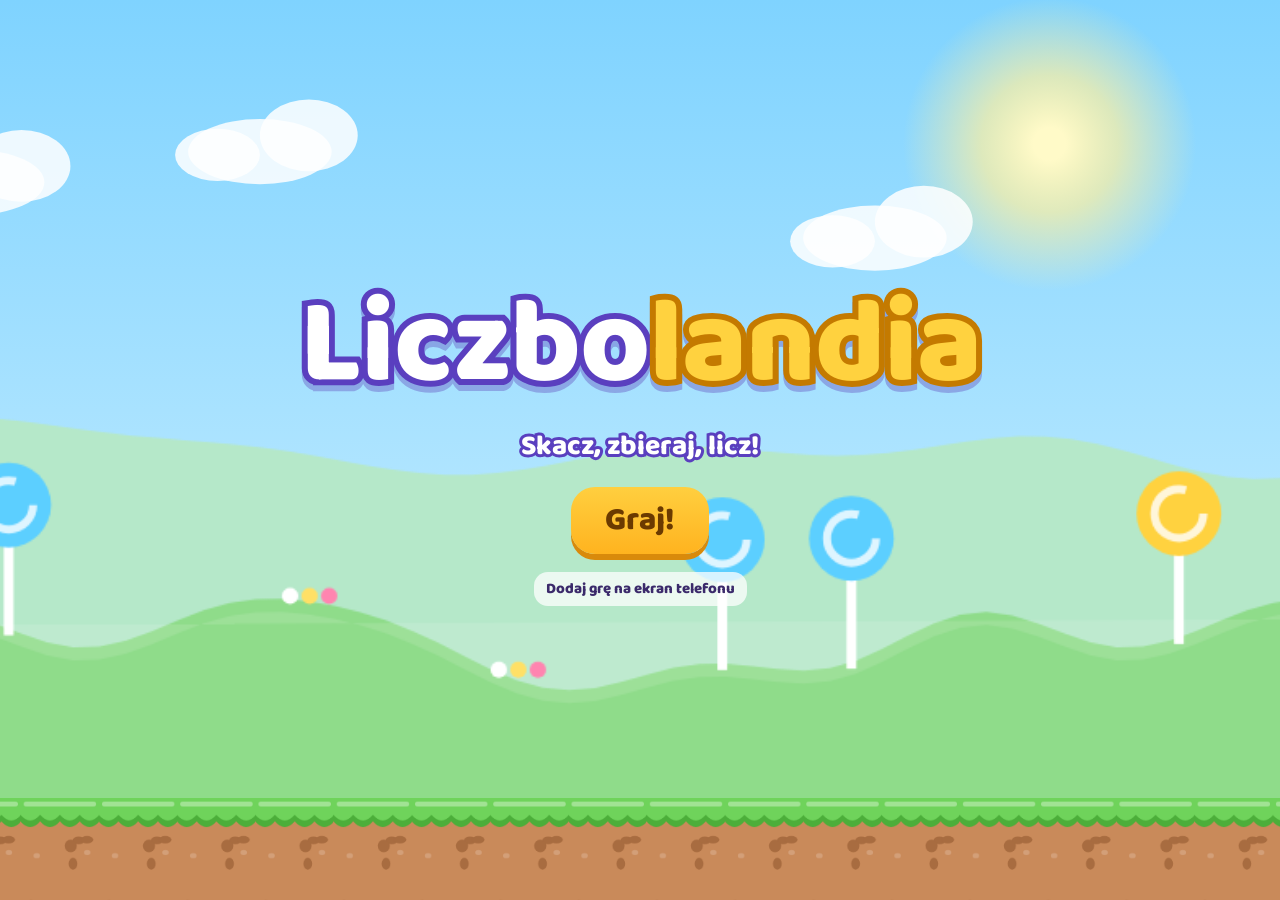
==== index.html @ cb80f14d "Liczbolandia: kid-friendly maths platformer (PWA) Six worlds with bosses, maths gates, number challe" ====
<!DOCTYPE html>
<html lang="pl">
<head>
  <meta charset="utf-8">
  <!-- viewport-fit=cover + no user scaling: behaves like a native app, no accidental pinch-zoom mid-jump -->
  <meta name="viewport" content="width=device-width, initial-scale=1, maximum-scale=1, user-scalable=no, viewport-fit=cover">
  <title>Liczbolandia</title>
  <meta name="description" content="Kolorowa platformówka z matematyką dla dzieci.">
  <meta name="theme-color" content="#7a5ce6">
  <meta name="mobile-web-app-capable" content="yes">
  <meta name="apple-mobile-web-app-capable" content="yes">
  <meta name="apple-mobile-web-app-status-bar-style" content="black-translucent">
  <link rel="manifest" href="manifest.webmanifest">
  <link rel="icon" href="icons/icon-192.png">
  <link rel="apple-touch-icon" href="icons/icon-192.png">
  <link rel="stylesheet" href="css/style.css">
</head>
<body>
  <canvas id="game"></canvas>

  <!-- in-game overlay: pause button + touch controls (shown only on touch devices via CSS) -->
  <div id="hud" class="hidden">
    <button id="btn-pause" aria-label="Pauza"><span></span><span></span></button>
    <div id="controls">
      <div id="btn-left" class="ctl" aria-label="W lewo"><svg viewBox="0 0 40 40"><path d="M26 8 L12 20 L26 32" /></svg></div>
      <div id="btn-right" class="ctl" aria-label="W prawo"><svg viewBox="0 0 40 40"><path d="M14 8 L28 20 L14 32" /></svg></div>
      <div id="btn-jump" class="ctl" aria-label="Skok"><svg viewBox="0 0 40 40"><path d="M8 26 L20 12 L32 26" /></svg><b>Skok</b></div>
    </div>
  </div>

  <div id="ui" class="hidden"></div>

  <div id="rotate">
    <div class="phone"></div>
    <p>Obróć telefon poziomo</p>
  </div>

  <div id="loading"><div class="logo small"><span>Liczbo</span><span class="l2">landia</span></div></div>

  <script src="js/util.js"></script>
  <script src="js/data.js"></script>
  <script src="js/mathgen.js"></script>
  <script src="js/save.js"></script>
  <script src="js/audio.js"></script>
  <script src="js/art.js"></script>
  <script src="js/levelgen.js"></script>
  <script src="js/game.js"></script>
  <script src="js/input.js"></script>
  <script src="js/ui.js"></script>
  <script src="js/main.js"></script>
</body>
</html>
---- css/style.css ----
/*
 * style.css - menus, buttons, touch controls.
 *
 * Designed for a phone held sideways (often only ~360-420px tall), so sizes
 * use clamp() with vh units and every screen scrolls if it has to.
 */
@font-face { font-family: 'Baloo 2'; font-weight: 500; font-display: swap; src: url(../fonts/baloo-2-latin-ext-500-normal.woff2) format('woff2'); unicode-range: U+0100-02AF, U+0304, U+0308, U+0329, U+1E00-1E9F, U+1EF2-1EFF, U+2020, U+20A0-20AB, U+20AD-20C0, U+2113, U+2C60-2C7F, U+A720-A7FF; }
@font-face { font-family: 'Baloo 2'; font-weight: 500; font-display: swap; src: url(../fonts/baloo-2-latin-500-normal.woff2) format('woff2'); unicode-range: U+0000-00FF, U+0131, U+0152-0153, U+02BB-02BC, U+02C6, U+02DA, U+02DC, U+0304, U+0308, U+0329, U+2000-206F, U+20AC, U+2122, U+2191, U+2193, U+2212, U+2215, U+FEFF, U+FFFD; }
@font-face { font-family: 'Baloo 2'; font-weight: 700; font-display: swap; src: url(../fonts/baloo-2-latin-ext-700-normal.woff2) format('woff2'); unicode-range: U+0100-02AF, U+0304, U+0308, U+0329, U+1E00-1E9F, U+1EF2-1EFF, U+2020, U+20A0-20AB, U+20AD-20C0, U+2113, U+2C60-2C7F, U+A720-A7FF; }
@font-face { font-family: 'Baloo 2'; font-weight: 700; font-display: swap; src: url(../fonts/baloo-2-latin-700-normal.woff2) format('woff2'); unicode-range: U+0000-00FF, U+0131, U+0152-0153, U+02BB-02BC, U+02C6, U+02DA, U+02DC, U+0304, U+0308, U+0329, U+2000-206F, U+20AC, U+2122, U+2191, U+2193, U+2212, U+2215, U+FEFF, U+FFFD; }
@font-face { font-family: 'Baloo 2'; font-weight: 800; font-display: swap; src: url(../fonts/baloo-2-latin-ext-800-normal.woff2) format('woff2'); unicode-range: U+0100-02AF, U+0304, U+0308, U+0329, U+1E00-1E9F, U+1EF2-1EFF, U+2020, U+20A0-20AB, U+20AD-20C0, U+2113, U+2C60-2C7F, U+A720-A7FF; }
@font-face { font-family: 'Baloo 2'; font-weight: 800; font-display: swap; src: url(../fonts/baloo-2-latin-800-normal.woff2) format('woff2'); unicode-range: U+0000-00FF, U+0131, U+0152-0153, U+02BB-02BC, U+02C6, U+02DA, U+02DC, U+0304, U+0308, U+0329, U+2000-206F, U+20AC, U+2122, U+2191, U+2193, U+2212, U+2215, U+FEFF, U+FFFD; }

:root {
  --purple: #7a5ce6; --purple-d: #5a3fbf; --pink: #ff6fae; --pink-d: #d9458a;
  --blue: #3aa8e0; --blue-d: #2780b0; --green: #4cc36a; --green-d: #2f9a4c;
  --yellow: #ffd23f; --ink: #3b2a6b; --paper: #fffaf3;
}
* { box-sizing: border-box; -webkit-tap-highlight-color: transparent; }
html, body { margin: 0; height: 100%; overflow: hidden; background: #7fd3ff; font-family: 'Baloo 2', 'Trebuchet MS', system-ui, sans-serif; color: var(--ink); user-select: none; -webkit-user-select: none; touch-action: manipulation; }
canvas#game { position: fixed; inset: 0; display: block; }
.hidden { display: none !important; }

/* ---------- screens ---------- */
#ui { position: fixed; inset: 0; overflow-y: auto; -webkit-overflow-scrolling: touch; z-index: 5; }
.screen { min-height: 100%; padding: max(10px, env(safe-area-inset-top)) max(14px, env(safe-area-inset-right)) 18px max(14px, env(safe-area-inset-left)); display: flex; flex-direction: column; align-items: center; background: rgba(255, 255, 255, 0.28); }
.topbar { width: 100%; max-width: 1100px; display: flex; align-items: center; justify-content: space-between; gap: 10px; margin-bottom: 8px; }
.topbar h1 { margin: 0; font-size: clamp(22px, 6vh, 36px); color: #fff; -webkit-text-stroke: 7px var(--purple-d); paint-order: stroke fill; text-shadow: 0 4px 0 rgba(90, 60, 180, .35); text-align: center; flex: 1; line-height: 1.1; }
.who, .wallet { background: rgba(255,255,255,.9); border-radius: 999px; padding: 4px 14px; font-weight: 700; font-size: clamp(14px, 3.6vh, 20px); display: flex; align-items: center; gap: 4px; white-space: nowrap; }
.panel { width: 100%; max-width: 760px; background: var(--paper); border-radius: 24px; padding: 16px 20px; box-shadow: 0 6px 0 rgba(90,60,180,.25), 0 10px 30px rgba(60,20,90,.2); }
.panel label, .panel h3 { display: block; font-weight: 800; margin: 10px 0 6px; font-size: 18px; }
.panel h3 { color: var(--purple); font-size: 20px; margin-top: 16px; }
.note { font-size: 14px; color: #7a6a9a; margin: 8px 0; line-height: 1.3; }
.center { text-align: center; background: rgba(255,255,255,.8); padding: 6px 14px; border-radius: 14px; }
.row { display: flex; gap: 10px; justify-content: center; align-items: center; margin-top: 10px; }
.row.wrap { flex-wrap: wrap; justify-content: flex-start; }
.col { display: flex; flex-direction: column; gap: 10px; align-items: stretch; }

/* ---------- buttons ---------- */
.btn { font-family: inherit; font-weight: 800; border: none; cursor: pointer; border-radius: 18px; padding: 8px 18px; font-size: 18px; color: var(--ink); background: #fff; box-shadow: 0 5px 0 #c9bde8; transition: transform .08s, box-shadow .08s; white-space: nowrap; }
.btn:active { transform: translateY(4px); box-shadow: 0 1px 0 #c9bde8; }
.btn.small { font-size: 15px; padding: 5px 12px; border-radius: 14px; box-shadow: 0 4px 0 #c9bde8; }
.btn.mid { font-size: 18px; padding: 8px 18px; }
.btn.big { font-size: clamp(22px, 6vh, 32px); padding: 8px 34px; border-radius: 24px; }
.btn.primary { background: linear-gradient(#ffcf3f, #ffb31f); color: #6b3a00; box-shadow: 0 6px 0 #d98a0b; }
.btn.primary:active { box-shadow: 0 2px 0 #d98a0b; }
.btn.pink { background: linear-gradient(#ff8fc3, var(--pink)); color: #fff; box-shadow: 0 6px 0 var(--pink-d); text-shadow: 0 2px 0 rgba(0,0,0,.15); }
.btn.blue { background: linear-gradient(#6cc6f5, var(--blue)); color: #fff; box-shadow: 0 5px 0 var(--blue-d); }
.btn.green { background: linear-gradient(#7fdc93, var(--green)); color: #fff; box-shadow: 0 5px 0 var(--green-d); }
.btn.ghost { background: rgba(255,255,255,.75); box-shadow: none; }
.btn.on { background: linear-gradient(#7fdc93, var(--green)); color: #fff; box-shadow: 0 4px 0 var(--green-d); }
.pulse { animation: pulse 1.6s ease-in-out infinite; }
@keyframes pulse { 50% { transform: scale(1.07); } }
.shake { animation: shake .4s; }
@keyframes shake { 20%, 60% { transform: translateX(-8px); } 40%, 80% { transform: translateX(8px); } }

/* ---------- title ---------- */
.title { justify-content: center; gap: 2vh; background: none; }
.logo { font-size: clamp(48px, 17vh, 120px); font-weight: 800; line-height: 1; letter-spacing: -1px; filter: drop-shadow(0 6px 0 rgba(90,60,180,.35)); }
.logo span { color: #fff; -webkit-text-stroke: 12px var(--purple-d); paint-order: stroke fill; }
.logo .l2 { color: var(--yellow); -webkit-text-stroke: 12px #c47a00; display: inline-block; animation: bob 2s ease-in-out infinite; }
.logo.small { font-size: 56px; }
@keyframes bob { 50% { transform: translateY(-8px) rotate(-2deg); } }
.tag { margin: 0; font-size: clamp(18px, 5vh, 28px); font-weight: 800; color: #fff; -webkit-text-stroke: 6px var(--purple-d); paint-order: stroke fill; }

/* ---------- profiles ---------- */
.pgrid { display: flex; flex-wrap: wrap; gap: 14px; justify-content: center; max-width: 1000px; }
.pcard { position: relative; width: 170px; background: var(--paper); border-radius: 22px; padding: 8px 10px 12px; text-align: center; cursor: pointer; box-shadow: 0 6px 0 rgba(90,60,180,.3); transition: transform .1s; }
.pcard:active { transform: scale(.96); }
.pname { font-size: 22px; font-weight: 800; }
.pmeta { font-size: 15px; display: flex; align-items: center; justify-content: center; gap: 2px; }
.pcard.add { display: flex; flex-direction: column; justify-content: center; min-height: 170px; background: rgba(255,255,255,.7); border: 3px dashed var(--purple); }
.plus { font-size: 60px; font-weight: 800; color: var(--purple); line-height: 1; }
.del { position: absolute; top: 6px; right: 8px; width: 28px; height: 28px; border-radius: 50%; border: none; background: #ffe0ea; color: #d9458a; font-size: 20px; font-weight: 800; cursor: pointer; line-height: 1; }
input.name { font-family: inherit; font-size: 24px; font-weight: 700; padding: 8px 16px; border-radius: 16px; border: 3px solid #d6c8ff; width: 100%; max-width: 360px; color: var(--ink); outline: none; user-select: text; -webkit-user-select: text; }
input.name:focus { border-color: var(--purple); }
.levels { display: flex; gap: 10px; flex-wrap: wrap; }
.lvlcard { flex: 1 1 180px; background: #fff; border: 3px solid #e6dcff; border-radius: 18px; padding: 8px 12px; cursor: pointer; }
.lvlcard.sel { border-color: var(--purple); background: #f3eeff; box-shadow: 0 0 0 3px rgba(122,92,230,.2); }
.lvlname { font-weight: 800; font-size: 20px; color: var(--purple); }
.lvlage { font-size: 14px; font-weight: 700; color: var(--pink-d); }
.lvldesc { font-size: 14px; line-height: 1.2; }

/* ---------- hub ---------- */
.hub .hubmain { display: flex; gap: 4vw; align-items: center; justify-content: center; flex: 1; flex-wrap: wrap; }
.hero { background: radial-gradient(circle, rgba(255,255,255,.85), rgba(255,255,255,0) 70%); border-radius: 50%; }
.hubbtns { display: flex; flex-direction: column; gap: 14px; align-items: stretch; min-width: 260px; }

/* ---------- worlds / levels ---------- */
.wgrid { display: grid; grid-template-columns: repeat(auto-fill, minmax(180px, 1fr)); gap: 14px; width: 100%; max-width: 1100px; }
.wcard { position: relative; height: clamp(120px, 34vh, 170px); border-radius: 22px; padding: 10px 14px; overflow: hidden; cursor: pointer; box-shadow: 0 6px 0 rgba(60,30,120,.3); transition: transform .1s; color: #fff; }
.wcard:active { transform: scale(.97); }
.wcard.locked { filter: grayscale(.8) brightness(.9); }
.wnum { font-weight: 800; font-size: 14px; opacity: .9; text-shadow: 0 1px 2px rgba(0,0,0,.3); }
.wname { font-weight: 800; font-size: 22px; line-height: 1.1; text-shadow: 0 2px 0 rgba(0,0,0,.25); }
.wsub { font-size: 14px; text-shadow: 0 1px 2px rgba(0,0,0,.35); }
.wground { position: absolute; left: 0; right: 0; bottom: 0; height: 28%; }
.wstars { position: absolute; right: 10px; bottom: 8px; background: rgba(255,255,255,.92); color: var(--ink); border-radius: 999px; padding: 2px 10px; font-weight: 800; display: flex; align-items: center; gap: 3px; }
.lpath { display: flex; gap: clamp(10px, 3vw, 30px); align-items: center; justify-content: center; flex-wrap: wrap; margin: 3vh 0; flex: 1; }
.lnode { position: relative; width: clamp(96px, 26vh, 130px); height: clamp(96px, 26vh, 130px); border-radius: 50%; background: radial-gradient(circle at 35% 30%, #fff, #e8deff); box-shadow: 0 7px 0 var(--purple-d), 0 10px 20px rgba(0,0,0,.2); display: flex; flex-direction: column; align-items: center; justify-content: center; cursor: pointer; transition: transform .1s; }
.lnode:active { transform: scale(.94); }
.lnode.done { background: radial-gradient(circle at 35% 30%, #fff, #c9f5d3); box-shadow: 0 7px 0 var(--green-d), 0 10px 20px rgba(0,0,0,.2); }
.lnode.boss { background: radial-gradient(circle at 35% 30%, #fff, #ffc9dd); box-shadow: 0 7px 0 var(--pink-d), 0 10px 20px rgba(0,0,0,.2); }
.lnode.locked { filter: grayscale(1); opacity: .7; }
.lnum { font-size: clamp(30px, 9vh, 44px); font-weight: 800; line-height: 1; color: var(--purple); }
.lnode.boss .lnum { font-size: 24px; color: var(--pink-d); }
.lbossname { font-size: 13px; font-weight: 700; text-align: center; padding: 0 6px; line-height: 1.1; }
.lstars { display: flex; gap: 1px; }
.lock { position: absolute; top: -6px; right: -4px; font-size: 26px; }

/* ---------- icons ---------- */
.coin-ico { display: inline-block; width: 1em; height: 1em; border-radius: 50%; background: radial-gradient(circle at 40% 35%, #fff2a8, #ffd23f 45%, #e0a000); border: 2px solid #c47a00; vertical-align: -0.15em; }
.star-ico { display: inline-block; width: 1.1em; height: 1.1em; background: #ffd23f; clip-path: polygon(50% 0, 61% 35%, 98% 35%, 68% 57%, 79% 91%, 50% 70%, 21% 91%, 32% 57%, 2% 35%, 39% 35%); vertical-align: -0.18em; }
.star-ico.off { background: #d6cfe6; }

/* ---------- shop ---------- */
.tabs { display: flex; gap: 6px; margin-bottom: 8px; flex-wrap: wrap; justify-content: center; }
.tab { font-family: inherit; font-weight: 800; font-size: 17px; border: none; border-radius: 14px; padding: 5px 16px; background: rgba(255,255,255,.7); color: var(--ink); cursor: pointer; }
.tab.on { background: var(--purple); color: #fff; box-shadow: 0 4px 0 var(--purple-d); }
.shopbody { display: flex; gap: 14px; width: 100%; max-width: 1100px; align-items: flex-start; }
.bigpreview { position: sticky; top: 0; background: radial-gradient(circle, #fff, rgba(255,255,255,.4) 70%); border-radius: 24px; padding: 6px; text-align: center; flex: 0 0 auto; }
.cname { font-weight: 800; font-size: 18px; }
.igrid { flex: 1; display: grid; grid-template-columns: repeat(auto-fill, minmax(118px, 1fr)); gap: 10px; }
.item { position: relative; background: var(--paper); border-radius: 18px; padding: 6px; text-align: center; cursor: pointer; box-shadow: 0 5px 0 rgba(90,60,180,.2); border: 3px solid transparent; }
.item.eq { border-color: var(--green); background: #effcf1; }
.item.locked { opacity: .8; }
.item.promo { border-color: var(--pink); }
.promo-tag { position: absolute; top: -8px; left: 50%; transform: translateX(-50%) rotate(-4deg); background: var(--pink); color: #fff; font-size: 12px; font-weight: 800; padding: 1px 8px; border-radius: 8px; }
.iname { font-weight: 800; font-size: 15px; line-height: 1.1; }
.isub { font-size: 12px; color: #7a6a9a; }
.iact { font-size: 14px; font-weight: 700; margin-top: 3px; color: var(--purple); }
.price { display: inline-flex; align-items: center; gap: 3px; background: #fff4c9; border-radius: 999px; padding: 0 8px; color: #8a5a00; }
.price s { color: #c47a00; }
.preview { display: block; margin: 0 auto; }

/* ---------- badges / stats ---------- */
.bgrid { display: grid; grid-template-columns: repeat(auto-fill, minmax(160px, 1fr)); gap: 10px; width: 100%; max-width: 1000px; }
.badge { background: rgba(255,255,255,.6); border-radius: 18px; padding: 10px; text-align: center; filter: grayscale(.7); }
.badge.got { background: var(--paper); filter: none; box-shadow: 0 5px 0 rgba(90,60,180,.2); }
.bico { font-size: 34px; }
.bname { font-weight: 800; font-size: 17px; }
.bdesc { font-size: 13px; }
.brew { font-size: 12px; color: var(--pink-d); font-weight: 700; }
.statrow { display: grid; grid-template-columns: repeat(4, 1fr); gap: 8px; }
.stat { background: #f3eeff; border-radius: 16px; padding: 8px; text-align: center; }
.stat b { display: block; font-size: 30px; color: var(--purple); line-height: 1; }
.stat span { font-size: 13px; }
.bar { height: 18px; background: #eee6ff; border-radius: 999px; overflow: hidden; }
.bar.small { height: 12px; flex: 1; }
.fill { height: 100%; background: linear-gradient(90deg, var(--pink), var(--purple)); border-radius: 999px; }
.topics { display: flex; flex-direction: column; gap: 6px; }
.topic { display: flex; align-items: center; gap: 10px; }
.tn { width: 150px; font-weight: 700; font-size: 15px; }
.tv { width: 60px; text-align: right; font-size: 14px; }
.setrow { display: flex; align-items: center; gap: 14px; }
.setrow span { width: 80px; font-weight: 700; }
.setrow input { flex: 1; accent-color: var(--purple); }
textarea.code { width: 100%; height: 90px; font-family: monospace; font-size: 11px; border-radius: 12px; border: 2px solid #d6c8ff; padding: 8px; user-select: text; -webkit-user-select: text; }

/* ---------- modal ---------- */
.modal-back { position: fixed; inset: 0; background: rgba(40,20,80,.45); display: flex; align-items: center; justify-content: center; z-index: 30; padding: 10px; animation: fadein .2s; }
.modal { background: var(--paper); border-radius: 26px; padding: 14px 22px 18px; max-width: 560px; width: 100%; max-height: 100%; overflow-y: auto; text-align: center; box-shadow: 0 8px 0 rgba(90,60,180,.3); animation: pop .3s cubic-bezier(.3,1.6,.5,1); }
.modal h2 { margin: 2px 0 6px; font-size: 28px; color: var(--purple); line-height: 1.1; }
.modal h2.win { font-size: 34px; color: var(--pink-d); }
.modal p { margin: 6px 0; font-size: 18px; line-height: 1.3; }
.modal p.q { font-size: 24px; font-weight: 800; }
.answers .ans { font-size: 26px; min-width: 90px; }
@keyframes pop { from { transform: scale(.6); opacity: 0; } }
@keyframes fadein { from { opacity: 0; } }
.bigstars { display: flex; justify-content: center; gap: 10px; margin: 4px 0; }
.bigstar { width: 58px; height: 58px; background: #ddd4ee; clip-path: polygon(50% 0, 61% 35%, 98% 35%, 68% 57%, 79% 91%, 50% 70%, 21% 91%, 32% 57%, 2% 35%, 39% 35%); }
.bigstar.got { background: linear-gradient(#ffe680, #ffb31f); animation: starpop .5s cubic-bezier(.3,1.8,.5,1) both; }
@keyframes starpop { from { transform: scale(0) rotate(-90deg); } }
.results { display: flex; justify-content: center; gap: 18px; font-size: 18px; flex-wrap: wrap; }
.results div { display: flex; align-items: center; gap: 4px; }
.unlock { background: #fff4c9; border-radius: 14px; padding: 6px; margin: 6px 0; font-size: 17px; }
.badge-big { font-size: 56px; }

/* ---------- in-game HUD ---------- */
#hud { position: fixed; inset: 0; z-index: 4; pointer-events: none; }
#btn-pause { pointer-events: auto; position: absolute; top: max(10px, env(safe-area-inset-top)); right: max(12px, env(safe-area-inset-right)); width: 48px; height: 48px; border-radius: 16px; border: none; background: rgba(255,255,255,.85); box-shadow: 0 4px 0 rgba(90,60,180,.35); display: flex; gap: 6px; align-items: center; justify-content: center; cursor: pointer; }
#btn-pause span { width: 7px; height: 20px; border-radius: 3px; background: var(--purple); }
#controls { display: none; }
body.touch #controls { display: block; }
.ctl { pointer-events: auto; position: absolute; bottom: max(16px, env(safe-area-inset-bottom)); width: clamp(64px, 19vh, 92px); height: clamp(64px, 19vh, 92px); border-radius: 50%; background: rgba(255,255,255,.45); border: 3px solid rgba(255,255,255,.85); box-shadow: 0 4px 12px rgba(40,20,80,.2); display: flex; align-items: center; justify-content: center; flex-direction: column; touch-action: none; }
.ctl svg { width: 50%; height: 50%; }
.ctl path { fill: none; stroke: #fff; stroke-width: 6; stroke-linecap: round; stroke-linejoin: round; filter: drop-shadow(0 2px 0 rgba(90,60,180,.5)); }
.ctl.on { background: rgba(255,210,63,.75); transform: scale(.94); }
#btn-left { left: max(18px, env(safe-area-inset-left)); }
#btn-right { left: calc(max(18px, env(safe-area-inset-left)) + clamp(76px, 22vh, 108px)); }
#btn-jump { right: max(22px, env(safe-area-inset-right)); width: clamp(84px, 25vh, 120px); height: clamp(84px, 25vh, 120px); background: rgba(255,111,174,.5); }
#btn-jump b { color: #fff; font-size: 14px; margin-top: -6px; text-shadow: 0 1px 0 rgba(90,60,180,.5); }

/* ---------- portrait warning (phones only) ---------- */
#rotate { display: none; }
@media (orientation: portrait) and (pointer: coarse) {
  #rotate { display: flex; position: fixed; inset: 0; z-index: 50; background: linear-gradient(#9d7bff, #ff85b0); color: #fff; flex-direction: column; align-items: center; justify-content: center; font-size: 26px; font-weight: 800; text-align: center; }
  #rotate .phone { width: 60px; height: 100px; border: 6px solid #fff; border-radius: 14px; animation: rot 2s ease-in-out infinite; }
}
@keyframes rot { 40%, 100% { transform: rotate(-90deg); } }

#loading { position: fixed; inset: 0; z-index: 60; background: linear-gradient(#7fd3ff, #d9f4ff); display: flex; align-items: center; justify-content: center; }
@media (max-height: 420px) {
  .modal h2 { font-size: 22px; } .modal p { font-size: 16px; } .modal p.q { font-size: 20px; } .bigstar { width: 44px; height: 44px; }
  .hubbtns { gap: 10px; } .panel { padding: 10px 14px; }
}
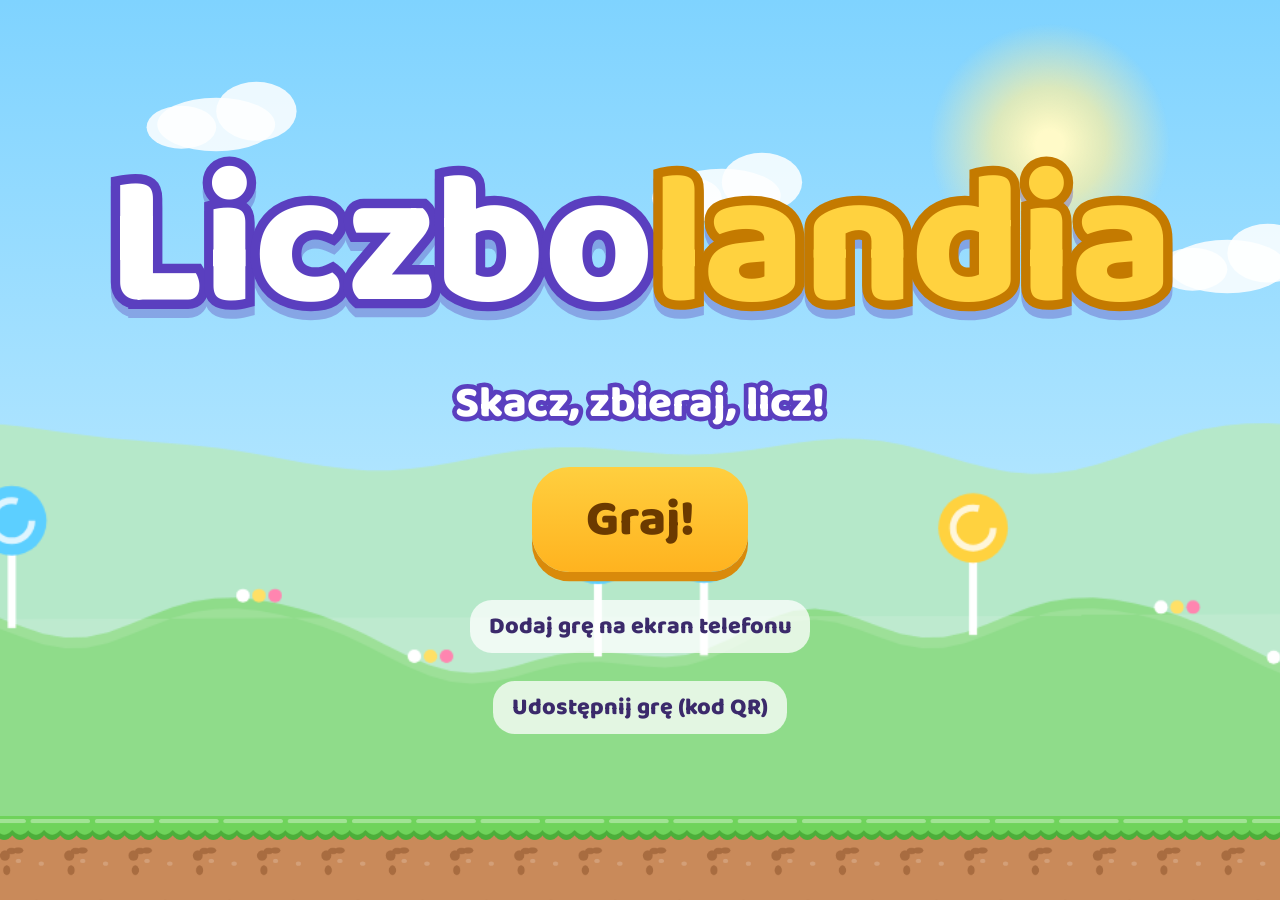
==== commit 7e5c8c04: "Add level of the day, medals + night worlds, and the Pracownia level editor - Level of the day: one " ====
--- a/index.html
+++ b/index.html
@@ -44,9 +44,11 @@
   <script src="js/audio.js"></script>
   <script src="js/art.js"></script>
   <script src="js/levelgen.js"></script>
+  <script src="js/extras.js"></script>
   <script src="js/game.js"></script>
   <script src="js/input.js"></script>
   <script src="js/ui.js"></script>
+  <script src="js/editor.js"></script>
   <script src="js/main.js"></script>
 </body>
 </html>
--- a/css/style.css
+++ b/css/style.css
@@ -22,6 +22,10 @@
 .hidden { display: none !important; }
 
 /* ---------- screens ---------- */
+/* --uiz is set by main.js from the screen size (1 on phones, up to 1.7 on tablets/laptops) */
+#ui, .modal-back { zoom: var(--uiz, 1); }
+/* in-game buttons grow less than menus (--hudz caps at 1.35) so thumbs still reach them on a tablet */
+#btn-pause, .ctl { zoom: var(--hudz, 1); }
 #ui { position: fixed; inset: 0; overflow-y: auto; -webkit-overflow-scrolling: touch; z-index: 5; }
 .screen { min-height: 100%; padding: max(10px, env(safe-area-inset-top)) max(14px, env(safe-area-inset-right)) 18px max(14px, env(safe-area-inset-left)); display: flex; flex-direction: column; align-items: center; background: rgba(255, 255, 255, 0.28); }
 .topbar { width: 100%; max-width: 1100px; display: flex; align-items: center; justify-content: space-between; gap: 10px; margin-bottom: 8px; }
@@ -46,6 +50,15 @@
 .btn.primary:active { box-shadow: 0 2px 0 #d98a0b; }
 .btn.pink { background: linear-gradient(#ff8fc3, var(--pink)); color: #fff; box-shadow: 0 6px 0 var(--pink-d); text-shadow: 0 2px 0 rgba(0,0,0,.15); }
 .btn.blue { background: linear-gradient(#6cc6f5, var(--blue)); color: #fff; box-shadow: 0 5px 0 var(--blue-d); }
+.btn.gold { background: linear-gradient(#ffe680, #ffc93f); color: #6b3a00; box-shadow: 0 5px 0 #d99a00; }
+.price.star { background: #fff0b3; color: #8a5a00; }
+.album { display: grid; grid-template-columns: repeat(auto-fill, minmax(96px, 1fr)); gap: 10px; width: 100%; max-width: 1000px; margin-top: 10px; }
+.sticker { background: rgba(255,255,255,.55); border: 3px dashed #c9b8ff; border-radius: 16px; padding: 6px; text-align: center; min-height: 110px; display: flex; flex-direction: column; align-items: center; justify-content: center; }
+.sticker.got { background: #fffaf3; border: 3px solid #ffd23f; box-shadow: 0 4px 0 rgba(90,60,180,.2); }
+.qmark { font-size: 44px; font-weight: 800; color: #c9b8ff; line-height: 75px; }
+.sname { font-size: 13px; font-weight: 800; }
+.reveal { animation: pop .5s cubic-bezier(.3,1.8,.5,1); }
+.wcard.bonus { box-shadow: 0 0 0 4px #ffd23f, 0 6px 0 rgba(60,30,120,.3); }
 .btn.green { background: linear-gradient(#7fdc93, var(--green)); color: #fff; box-shadow: 0 5px 0 var(--green-d); }
 .btn.ghost { background: rgba(255,255,255,.75); box-shadow: none; }
 .btn.on { background: linear-gradient(#7fdc93, var(--green)); color: #fff; box-shadow: 0 4px 0 var(--green-d); }
@@ -75,10 +88,13 @@
 input.name { font-family: inherit; font-size: 24px; font-weight: 700; padding: 8px 16px; border-radius: 16px; border: 3px solid #d6c8ff; width: 100%; max-width: 360px; color: var(--ink); outline: none; user-select: text; -webkit-user-select: text; }
 input.name:focus { border-color: var(--purple); }
 .levels { display: flex; gap: 10px; flex-wrap: wrap; }
-.lvlcard { flex: 1 1 180px; background: #fff; border: 3px solid #e6dcff; border-radius: 18px; padding: 8px 12px; cursor: pointer; }
+.lvlcard { flex: 1 1 150px; background: #fff; border: 3px solid #e6dcff; border-radius: 18px; padding: 8px 12px; cursor: pointer; }
 .lvlcard.sel { border-color: var(--purple); background: #f3eeff; box-shadow: 0 0 0 3px rgba(122,92,230,.2); }
 .lvlname { font-weight: 800; font-size: 20px; color: var(--purple); }
 .lvlage { font-size: 14px; font-weight: 700; color: var(--pink-d); }
+.lvlnote { font-size: 12px; color: #7a6a9a; }
+.lvlrew { margin-top: 4px; font-size: 14px; font-weight: 700; color: #8a5a00; background: #fff4c9; border-radius: 999px; display: inline-block; padding: 0 10px; }
+.lvlrew b { font-size: 17px; color: #c47a00; }
 .lvldesc { font-size: 14px; line-height: 1.2; }
 
 /* ---------- hub ---------- */
@@ -106,6 +122,7 @@
 .lnode.boss .lnum { font-size: 24px; color: var(--pink-d); }
 .lbossname { font-size: 13px; font-weight: 700; text-align: center; padding: 0 6px; line-height: 1.1; }
 .lstars { display: flex; gap: 1px; }
+.ltheme { font-size: 11px; font-weight: 700; color: #6a5a8a; text-align: center; line-height: 1.05; padding: 0 8px; margin-top: 2px; }
 .lock { position: absolute; top: -6px; right: -4px; font-size: 26px; }
 
 /* ---------- icons ---------- */
@@ -173,8 +190,11 @@
 @keyframes starpop { from { transform: scale(0) rotate(-90deg); } }
 .results { display: flex; justify-content: center; gap: 18px; font-size: 18px; flex-wrap: wrap; }
 .results div { display: flex; align-items: center; gap: 4px; }
+.results .bonus { color: #c47a00; }
 .unlock { background: #fff4c9; border-radius: 14px; padding: 6px; margin: 6px 0; font-size: 17px; }
 .badge-big { font-size: 56px; }
+.center-row { justify-content: center; }
+.qrimg { width: min(240px, 46vh); height: min(240px, 46vh); image-rendering: pixelated; display: block; margin: 6px auto; border-radius: 10px; }
 
 /* ---------- in-game HUD ---------- */
 #hud { position: fixed; inset: 0; z-index: 4; pointer-events: none; }
@@ -204,3 +224,63 @@
   .modal h2 { font-size: 22px; } .modal p { font-size: 16px; } .modal p.q { font-size: 20px; } .bigstar { width: 44px; height: 44px; }
   .hubbtns { gap: 10px; } .panel { padding: 10px 14px; }
 }
+
+/* Short landscape phones: a two-line world name plus the subtitle ran under
+   the star badge, so drop the subtitle and shrink the name a little. */
+@media (max-height: 480px) {
+  .wsub { display: none; }
+  .wname { font-size: 19px; }
+}
+
+/* ---------- daily level, medals, night worlds, Pracownia ---------- */
+.btn.orange { background: linear-gradient(#ffb877, #ff8f3d); color: #fff; box-shadow: 0 5px 0 #c9621c; text-shadow: 0 2px 0 rgba(0,0,0,.15); }
+.btn.purple { background: linear-gradient(#b8a0ff, var(--purple)); color: #fff; box-shadow: 0 5px 0 var(--purple-d); text-shadow: 0 2px 0 rgba(0,0,0,.15); }
+.btn.night { background: linear-gradient(#5a4aa0, #2d2470); color: #fff; box-shadow: 0 4px 0 #1a1446; }
+.streak { background: rgba(255,255,255,.3); border-radius: 10px; padding: 0 6px; font-size: .8em; }
+.hubbtns .row .btn { flex: 1; }
+.lmedals { display: flex; gap: 2px; margin-top: 2px; }
+.medal { width: 20px; height: 20px; border-radius: 50%; display: inline-flex; align-items: center; justify-content: center; font-size: 11px; background: rgba(90,60,140,.12); color: rgba(90,60,140,.35); }
+.medal.got { background: linear-gradient(#ffe680, #ffc21a); color: #8a4a00; box-shadow: 0 1px 0 #c99a00; }
+.lnode.night { background: radial-gradient(circle at 35% 30%, #6a5aa8, #2d2470); box-shadow: 0 7px 0 #120e38, 0 10px 20px rgba(0,0,0,.3); }
+.lnode.night .lnum, .lnode.night .lbossname { color: #fff6c9; }
+.lnode.night.done { background: radial-gradient(circle at 35% 30%, #8a7ad0, #4a3aa0); }
+.nightscreen .note { background: rgba(20,14,56,.72); color: #fff6c9; }
+.medalrow { display: flex; gap: 8px; justify-content: center; margin: 6px 0; flex-wrap: wrap; }
+.medalbig { display: flex; flex-direction: column; align-items: center; min-width: 92px; padding: 6px 8px; border-radius: 14px; background: #f1ecff; color: #8a7aa8; font-size: 12px; font-weight: 700; }
+.medalbig .mi { font-size: 22px; width: 36px; height: 36px; border-radius: 50%; display: flex; align-items: center; justify-content: center; background: rgba(90,60,140,.1); }
+.medalbig .mv { font-size: 13px; color: #5a3a8a; }
+.medalbig.got { background: #fff4c8; color: #8a5a00; }
+.medalbig.got .mi { background: linear-gradient(#ffe680, #ffc21a); box-shadow: 0 2px 0 #c99a00; }
+.medalbig.new { animation: medalpop .5s ease-out; box-shadow: 0 0 0 3px #ffd23f; }
+@keyframes medalpop { 0% { transform: scale(.6); } 70% { transform: scale(1.12); } 100% { transform: scale(1); } }
+.dailybox { background: #fff1e6; border-radius: 14px; padding: 8px 12px; margin: 6px 0; font-weight: 700; color: #8a4a1c; text-align: center; }
+.dailybox.ok { background: #e3f9e8; color: #2f7a3f; }
+.dailyworld { border-radius: 14px; padding: 10px; color: #fff; text-shadow: 0 2px 3px rgba(40,20,80,.6), 0 0 8px rgba(40,20,80,.35); text-align: center; font-size: 18px; margin: 6px 0; }
+.nightmsg { background: #2d2470; color: #fff6c9; border-radius: 12px; padding: 6px 10px; }
+.wsgrid { display: grid; grid-template-columns: repeat(auto-fill, minmax(200px, 1fr)); gap: 12px; padding: 4px; }
+.wslot { border-radius: 18px; padding: 10px 12px; color: #fff; box-shadow: 0 5px 0 rgba(60,30,120,.3); min-height: 104px; display: flex; flex-direction: column; justify-content: space-between; }
+.wslot.new { background: rgba(255,255,255,.75); color: var(--purple-d); align-items: center; justify-content: center; cursor: pointer; }
+.wslot .plus { font-size: 40px; font-weight: 800; line-height: 1; }
+.wsname { font-weight: 800; font-size: 19px; text-shadow: 0 2px 0 rgba(0,0,0,.2); }
+.wslot.new .wsname { text-shadow: none; }
+.wsmeta { font-size: 12px; text-shadow: 0 1px 2px rgba(0,0,0,.4); margin-bottom: 6px; }
+.wslot .row { gap: 6px; flex-wrap: wrap; justify-content: flex-start; }
+textarea.code { width: 100%; font: 13px monospace; border-radius: 12px; border: 2px solid #d9ccff; padding: 8px; box-sizing: border-box; word-break: break-all; }
+textarea.code.copied { border-color: var(--green); }
+/* editor: full screen, canvas in the middle, tools at the bottom */
+.editor { position: fixed; inset: 0; display: flex; flex-direction: column; background: #efe8ff; z-index: 5; }
+.edtop { display: flex; gap: 6px; align-items: center; padding: 6px 8px; padding-left: max(8px, env(safe-area-inset-left)); background: #fff; box-shadow: 0 2px 6px rgba(60,30,120,.15); flex-wrap: nowrap; overflow-x: auto; }
+.edtop .btn { white-space: nowrap; }
+.edname { flex: 1; min-width: 90px; font: 700 16px "Baloo 2", sans-serif; border: 2px solid #d9ccff; border-radius: 10px; padding: 3px 8px; }
+.edmain { position: relative; flex: 1; min-height: 0; }
+.edcanvas { position: absolute; inset: 0; width: 100%; height: 100%; touch-action: none; display: block; }
+.edscroll { position: absolute; bottom: 8px; width: 46px; height: 46px; border-radius: 50%; border: 0; background: rgba(255,255,255,.85); color: var(--purple-d); font-size: 20px; font-weight: 800; box-shadow: 0 3px 0 rgba(60,30,120,.3); }
+.edscroll.left { left: 8px; } .edscroll.right { right: 8px; }
+.edtoast { position: absolute; top: 8px; left: 50%; transform: translateX(-50%); background: rgba(58,36,110,.88); color: #fff; font-weight: 700; padding: 5px 14px; border-radius: 14px; opacity: 0; transition: opacity .25s; pointer-events: none; white-space: nowrap; }
+.edtoast.on { opacity: 1; }
+.edtools { display: flex; gap: 4px; overflow-x: auto; padding: 5px 6px; background: #fff; box-shadow: 0 -2px 6px rgba(60,30,120,.15); }
+.edtool { flex: 0 0 auto; width: 58px; border: 0; border-radius: 12px; background: #f4f0ff; display: flex; flex-direction: column; align-items: center; padding: 3px 2px; font: 700 10px "Baloo 2", sans-serif; color: #5a3a8a; }
+.edtool canvas { width: 36px; height: 36px; }
+.edtool.sel { background: #ffe680; box-shadow: inset 0 0 0 2px #e0a000; }
+.edworlds { display: grid; grid-template-columns: repeat(auto-fill, minmax(140px, 1fr)); gap: 8px; }
+.edworld { border: 0; border-radius: 12px; padding: 12px 8px; color: #fff; font: 800 15px "Baloo 2", sans-serif; text-shadow: 0 2px 0 rgba(0,0,0,.25); }
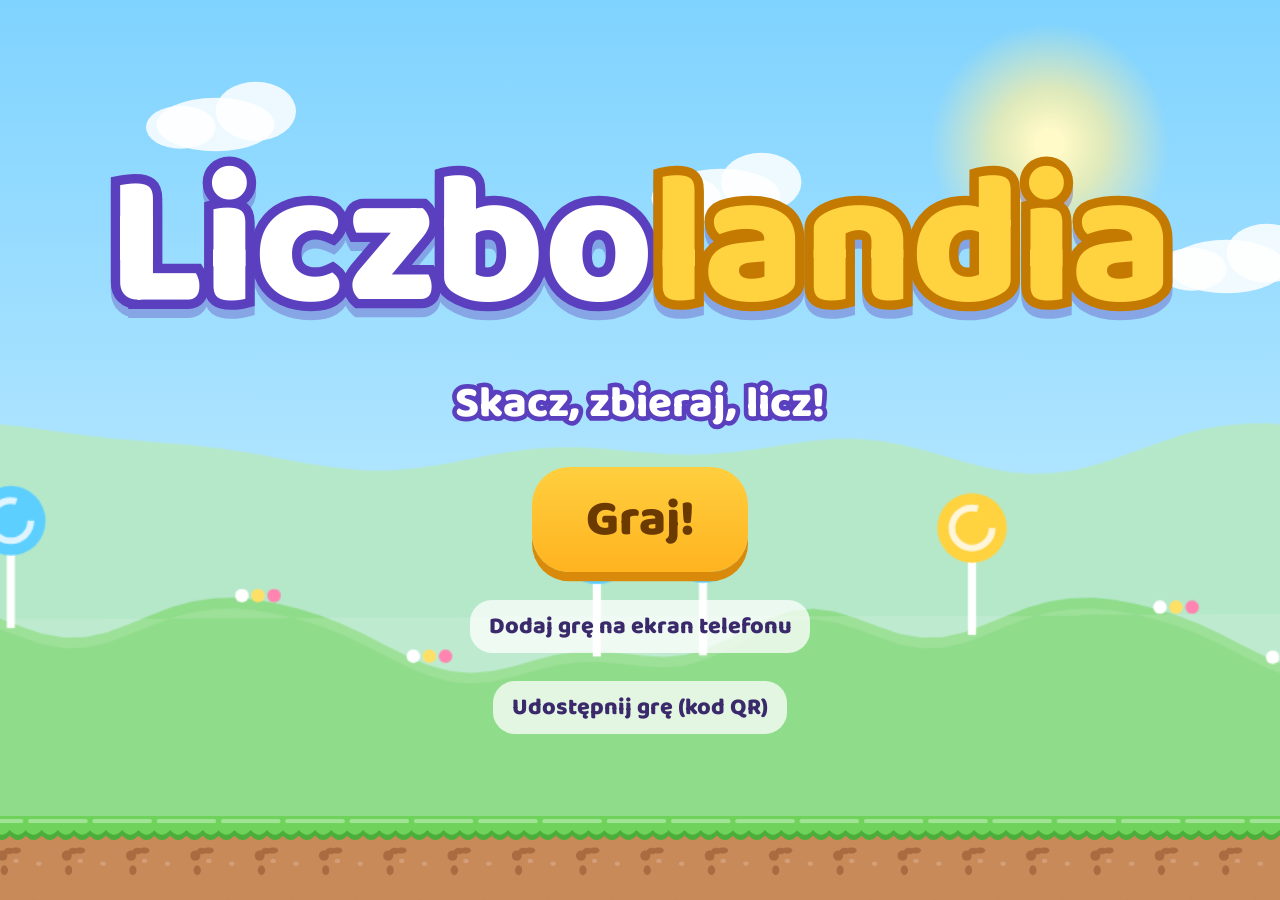
==== commit 681bd887: "Add Mój domek (decoratable house) and Wyprawa (endless open world) Stage 1 - the house - A walkable " ====
--- a/index.html
+++ b/index.html
@@ -45,6 +45,8 @@
   <script src="js/art.js"></script>
   <script src="js/levelgen.js"></script>
   <script src="js/extras.js"></script>
+  <script src="js/home.js"></script>
+  <script src="js/world.js"></script>
   <script src="js/game.js"></script>
   <script src="js/input.js"></script>
   <script src="js/ui.js"></script>
--- a/css/style.css
+++ b/css/style.css
@@ -284,3 +284,29 @@
 .edtool.sel { background: #ffe680; box-shadow: inset 0 0 0 2px #e0a000; }
 .edworlds { display: grid; grid-template-columns: repeat(auto-fill, minmax(140px, 1fr)); gap: 8px; }
 .edworld { border: 0; border-radius: 12px; padding: 12px 8px; color: #fff; font: 800 15px "Baloo 2", sans-serif; text-shadow: 0 2px 0 rgba(0,0,0,.25); }
+
+/* ---------- Mój domek ---------- */
+.hubbtns .bigrow { gap: 10px; }
+.hubbtns .bigrow .btn { flex: 1; }
+#btn-deco { position: absolute; top: calc(10px * var(--hudz, 1)); right: calc(74px * var(--hudz, 1)); height: calc(46px * var(--hudz, 1)); padding: 0 14px; border: 0; border-radius: 16px; background: rgba(255,255,255,.9); color: var(--purple-d); font: 800 calc(17px * var(--hudz, 1)) "Baloo 2", sans-serif; box-shadow: 0 4px 0 rgba(60,30,120,.3); pointer-events: auto; }
+.decolayer { position: fixed; inset: 0; z-index: 6; display: flex; flex-direction: column; justify-content: space-between; touch-action: none; }
+.decotop { display: flex; gap: 8px; align-items: center; padding: 6px 8px; background: rgba(255,255,255,.95); box-shadow: 0 2px 6px rgba(60,30,120,.2); overflow-x: auto; }
+.decotabs { display: flex; gap: 4px; flex: 1; }
+.decotabs .tab { white-space: nowrap; border: 0; border-radius: 12px; padding: 5px 10px; font: 700 14px "Baloo 2", sans-serif; background: #f1ecff; color: #5a3a8a; }
+.decotabs .tab.on { background: var(--purple); color: #fff; }
+.decocoins { font-weight: 800; color: #6b3a00; white-space: nowrap; }
+.decohint { align-self: flex-start; margin-left: 12px; max-width: 45vw; background: rgba(58,36,110,.85); color: #fff; font-weight: 700; padding: 5px 14px; border-radius: 14px; opacity: 0; transition: opacity .2s; pointer-events: none; margin-top: 6px; }
+.decohint.on { opacity: 1; }
+.decomain { flex: 1; min-height: 0; display: flex; align-items: stretch; justify-content: space-between; }
+.decobar { width: min(250px, 34vw); display: grid; grid-template-columns: repeat(auto-fill, minmax(76px, 1fr)); align-content: start; gap: 6px; overflow-y: auto; padding: 6px; background: rgba(255,255,255,.95); box-shadow: -2px 0 6px rgba(60,30,120,.2); }
+.decoitem { width: auto; border: 0; border-radius: 12px; background: #f4f0ff; display: flex; flex-direction: column; align-items: center; padding: 4px; font: 700 11px "Baloo 2", sans-serif; color: #5a3a8a; line-height: 1.1; text-align: center; }
+.decoitem canvas { width: 60px; height: 48px; }
+.decoitem .sub { color: #8a5a00; margin-top: 2px; }
+.decoitem.sel { background: #ffe680; box-shadow: inset 0 0 0 2px #e0a000; }
+.decoitem.dim { opacity: .5; }
+.decoitem.grow { grid-column: 1 / -1; justify-content: center; gap: 4px; font-size: 13px; }
+.decoitem .swatch { width: 48px; height: 36px; border-radius: 8px; border: 2px solid rgba(0,0,0,.1); }
+.decoempty { padding: 12px; color: #5a3a8a; font-weight: 700; }
+
+body.decorating #controls, body.decorating #btn-deco, body.decorating #btn-pause { display: none; }
+.decoempty { grid-column: 1 / -1; font-size: 13px; }
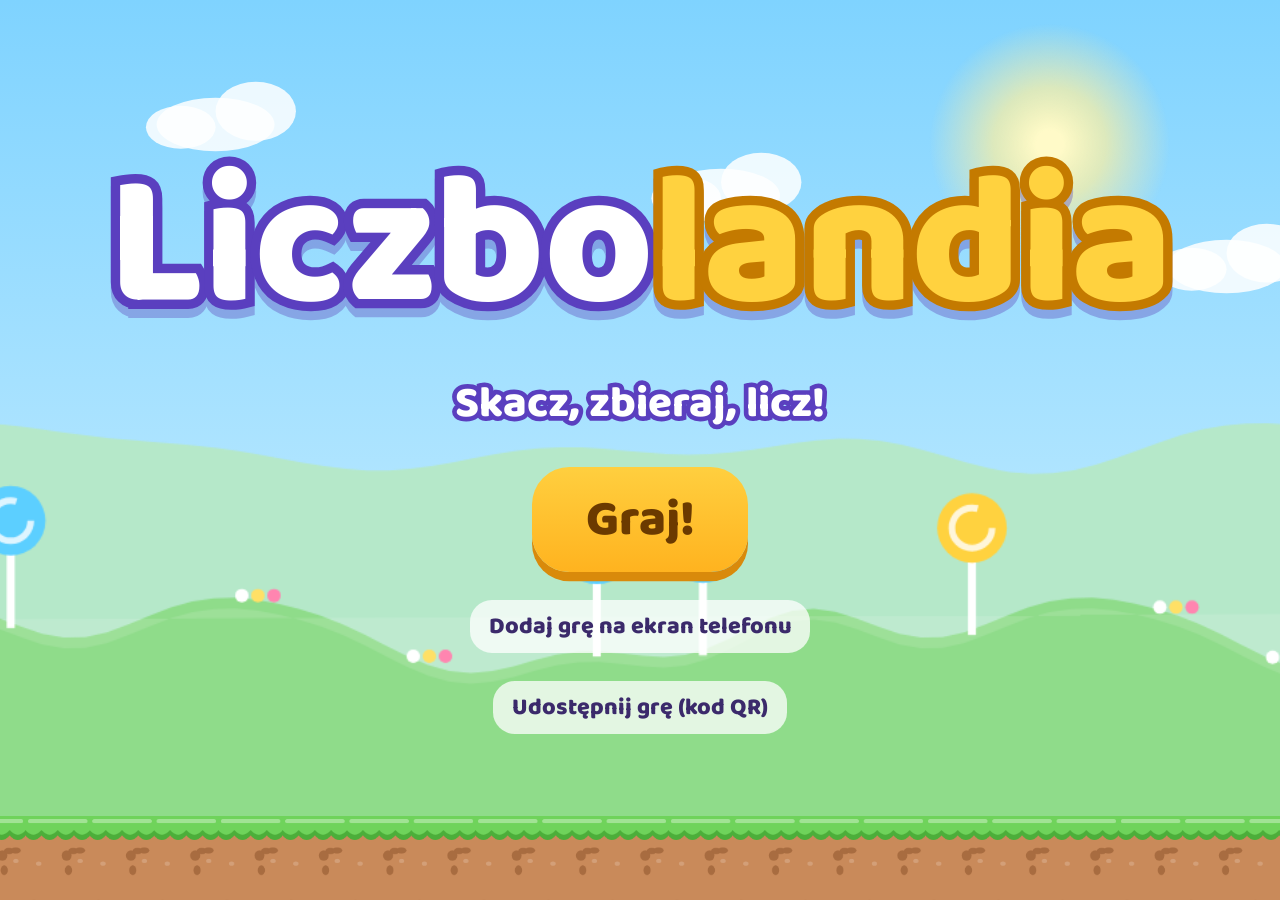
==== commit 6d5fb050: "Add pet, garden, baking, traders and open-world activities - Pet (kitten, puppy or bunny): adopt, na" ====
--- a/index.html
+++ b/index.html
@@ -45,6 +45,16 @@
   <script src="js/art.js"></script>
   <script src="js/levelgen.js"></script>
   <script src="js/extras.js"></script>
+  <script src="js/fun.js"></script>
+  <script src="js/pets.js"></script>
+  <script src="js/farm.js"></script>
+  <script src="js/sky.js"></script>
+  <script src="js/rides.js"></script>
+  <script src="js/fishing.js"></script>
+  <script src="js/treasure.js"></script>
+  <script src="js/book.js"></script>
+  <script src="js/kitchen.js"></script>
+  <script src="js/traders.js"></script>
   <script src="js/home.js"></script>
   <script src="js/world.js"></script>
   <script src="js/game.js"></script>
--- a/css/style.css
+++ b/css/style.css
@@ -288,7 +288,9 @@
 /* ---------- Mój domek ---------- */
 .hubbtns .bigrow { gap: 10px; }
 .hubbtns .bigrow .btn { flex: 1; }
-#btn-deco { position: absolute; top: calc(10px * var(--hudz, 1)); right: calc(74px * var(--hudz, 1)); height: calc(46px * var(--hudz, 1)); padding: 0 14px; border: 0; border-radius: 16px; background: rgba(255,255,255,.9); color: var(--purple-d); font: 800 calc(17px * var(--hudz, 1)) "Baloo 2", sans-serif; box-shadow: 0 4px 0 rgba(60,30,120,.3); pointer-events: auto; }
+#sbbar { position: absolute; top: calc(10px * var(--hudz, 1)); right: calc(74px * var(--hudz, 1)); display: flex; gap: calc(8px * var(--hudz, 1)); pointer-events: none; }
+.sbbtn { height: calc(46px * var(--hudz, 1)); padding: 0 calc(12px * var(--hudz, 1)); border: 0; border-radius: 16px; background: rgba(255,255,255,.9); color: var(--purple-d); font: 800 calc(17px * var(--hudz, 1)) "Baloo 2", sans-serif; box-shadow: 0 4px 0 rgba(60,30,120,.3); pointer-events: auto; white-space: nowrap; }
+.sbbtn:active { transform: translateY(2px); box-shadow: 0 2px 0 rgba(60,30,120,.3); }
 .decolayer { position: fixed; inset: 0; z-index: 6; display: flex; flex-direction: column; justify-content: space-between; touch-action: none; }
 .decotop { display: flex; gap: 8px; align-items: center; padding: 6px 8px; background: rgba(255,255,255,.95); box-shadow: 0 2px 6px rgba(60,30,120,.2); overflow-x: auto; }
 .decotabs { display: flex; gap: 4px; flex: 1; }
@@ -308,5 +310,65 @@
 .decoitem .swatch { width: 48px; height: 36px; border-radius: 8px; border: 2px solid rgba(0,0,0,.1); }
 .decoempty { padding: 12px; color: #5a3a8a; font-weight: 700; }
 
-body.decorating #controls, body.decorating #btn-deco, body.decorating #btn-pause { display: none; }
+body.decorating #controls, body.decorating #sbbar, body.decorating #btn-pause { display: none; }
 .decoempty { grid-column: 1 / -1; font-size: 13px; }
+
+/* ---------- main menu (hub) ---------- */
+.hubbtns { flex: 0 1 440px; min-width: 300px; gap: 10px; }   /* #ui is already zoomed for big screens, so plain px here */
+.hubtiles { display: flex; gap: 10px; }
+.hubtile { flex: 1; border: 0; border-radius: 22px; padding: 10px 12px; display: flex; flex-direction: column; align-items: center; gap: 0; cursor: pointer; color: #fff; text-shadow: 0 2px 0 rgba(0,0,0,.18); transition: transform .1s; }
+.hubtile:active { transform: scale(.96) translateY(3px); }
+.hubtile .ti { font-size: 34px; line-height: 1.1; text-shadow: none; }
+.hubtile b { font: 800 26px "Baloo 2", sans-serif; line-height: 1.1; }
+.hubtile small { font: 700 12px "Baloo 2", sans-serif; opacity: .95; line-height: 1.2; }
+.hubtile.mission { background: linear-gradient(#ffcf3f, #ffa51f); box-shadow: 0 6px 0 #d9820b; color: #6b3a00; text-shadow: 0 1px 0 rgba(255,255,255,.4); }
+.hubtile.trip { background: linear-gradient(#7fdc93, #3fb866); box-shadow: 0 6px 0 #2a8a4a; }
+.hubrow { display: flex; gap: 8px; }
+.hubbtn { flex: 1; border: 0; border-radius: 16px; padding: 7px 6px; display: flex; flex-direction: column; align-items: center; font: 800 15px "Baloo 2", sans-serif; color: #fff; text-shadow: 0 1px 0 rgba(0,0,0,.18); position: relative; cursor: pointer; line-height: 1.15; }
+.hubbtn:active { transform: translateY(3px); }
+.hubbtn .ti { font-size: 22px; text-shadow: none; }
+.hubbtn.orange { background: linear-gradient(#ffb877, #ff8f3d); box-shadow: 0 4px 0 #c9621c; }
+.hubbtn.purple { background: linear-gradient(#b8a0ff, var(--purple)); box-shadow: 0 4px 0 var(--purple-d); }
+.hubbtn.pink { background: linear-gradient(#ff9ecf, var(--pink)); box-shadow: 0 4px 0 var(--pink-d); }
+.hubbtn .tag { position: absolute; top: -8px; right: -4px; background: #fff; color: #c9621c; border-radius: 999px; padding: 0 7px; font-size: 12px; line-height: 20px; text-shadow: none; box-shadow: 0 2px 0 rgba(0,0,0,.15); }
+.hubbtn .tag.ok { color: #2a8a4a; }
+.hubrow.small .hubpill { flex: 1; border: 0; border-radius: 999px; padding: 6px 4px; background: rgba(255,255,255,.9); color: var(--purple-d); font: 800 14px "Baloo 2", sans-serif; box-shadow: 0 3px 0 rgba(60,30,120,.2); cursor: pointer; }
+.hubrow.small .hubpill:active { transform: translateY(2px); }
+@media (max-height: 400px) {
+  .hubtile .ti { font-size: 26px; } .hubtile b { font-size: 22px; } .hubtile { padding: 6px 10px; }
+  .hubbtn { padding: 5px 4px; } .hubbtn .ti { font-size: 18px; }
+}
+/* landscape: the hero and the menu side by side (the menu shrinks rather than wrapping below) */
+@media (orientation: landscape) { .hub .hubmain { flex-wrap: nowrap; } }
+.hubbtn .tag { text-shadow: none; -webkit-text-stroke: 0; }
+
+/* ---------- backpack, pet, garden and other activities (fun.js and friends) ---------- */
+.bagbox { text-align: left; min-width: min(500px, 76vw); }
+.bagcat { margin: 8px 0 4px; color: var(--purple-d); font-size: 17px; }
+.baggrid { display: grid; grid-template-columns: repeat(auto-fill, minmax(118px, 1fr)); gap: 6px; }
+.bagitem { background: #f6f2ff; border-radius: 14px; padding: 6px; display: flex; flex-direction: column; align-items: center; text-align: center; font-size: 13px; font-weight: 700; color: #5a3a8a; }
+.bagitem .bagn { font-size: 15px; color: #6b3a00; }
+.bagacts { display: flex; flex-wrap: wrap; gap: 3px; justify-content: center; margin-top: 3px; }
+.bagacts .btn.small { padding: 3px 8px; font-size: 13px; }
+.bagico { display: block; }
+.funstep { font-weight: 800; color: var(--purple); margin: 0 0 4px; }
+.funrow { display: flex; flex-wrap: wrap; gap: 8px; justify-content: center; margin: 8px 0; }
+.funpick { border: 0; border-radius: 14px; background: #f6f2ff; padding: 8px 10px; display: flex; flex-direction: column; align-items: center; gap: 2px; font: 700 14px "Baloo 2", sans-serif; color: #5a3a8a; min-width: 96px; }
+.funpick.sel { background: #ffe680; box-shadow: inset 0 0 0 3px #e0a000; }
+.funpick.dim { opacity: .45; }
+.funpick small { font-weight: 600; color: #8a6aa8; }
+.funinput { font: 700 20px "Baloo 2", sans-serif; padding: 6px 12px; border-radius: 12px; border: 2px solid #c9b8ff; text-align: center; width: 200px; }
+.funbar { height: 14px; border-radius: 8px; background: #eee6ff; overflow: hidden; margin: 6px auto; max-width: 320px; }
+.funbar > i { display: block; height: 100%; background: linear-gradient(90deg, #ff85c8, #ffd23f); border-radius: 8px; }
+.funcanvas { display: block; margin: 6px auto; max-width: 100%; border-radius: 14px; }
+.funlist { display: flex; flex-direction: column; gap: 6px; text-align: left; }
+.funline { display: flex; align-items: center; gap: 8px; background: #f6f2ff; border-radius: 12px; padding: 5px 8px; font-weight: 700; color: #5a3a8a; }
+.funline .grow { flex: 1; }
+.funline .btn.small { padding: 4px 10px; }
+.funtabs { display: flex; gap: 4px; justify-content: center; margin-bottom: 6px; flex-wrap: wrap; }
+.funtabs .tab { border: 0; border-radius: 12px; padding: 5px 12px; font: 700 15px "Baloo 2", sans-serif; background: #f1ecff; color: #5a3a8a; }
+.funtabs .tab.on { background: var(--purple); color: #fff; }
+.bookgrid { display: grid; grid-template-columns: repeat(auto-fill, minmax(92px, 1fr)); gap: 6px; }
+.bookcell { background: #f6f2ff; border-radius: 12px; padding: 4px; text-align: center; font-size: 12px; font-weight: 700; color: #5a3a8a; }
+.bookcell.no { opacity: .5; filter: grayscale(1) brightness(.3); }
+.bookcell canvas { display: block; margin: 0 auto; }
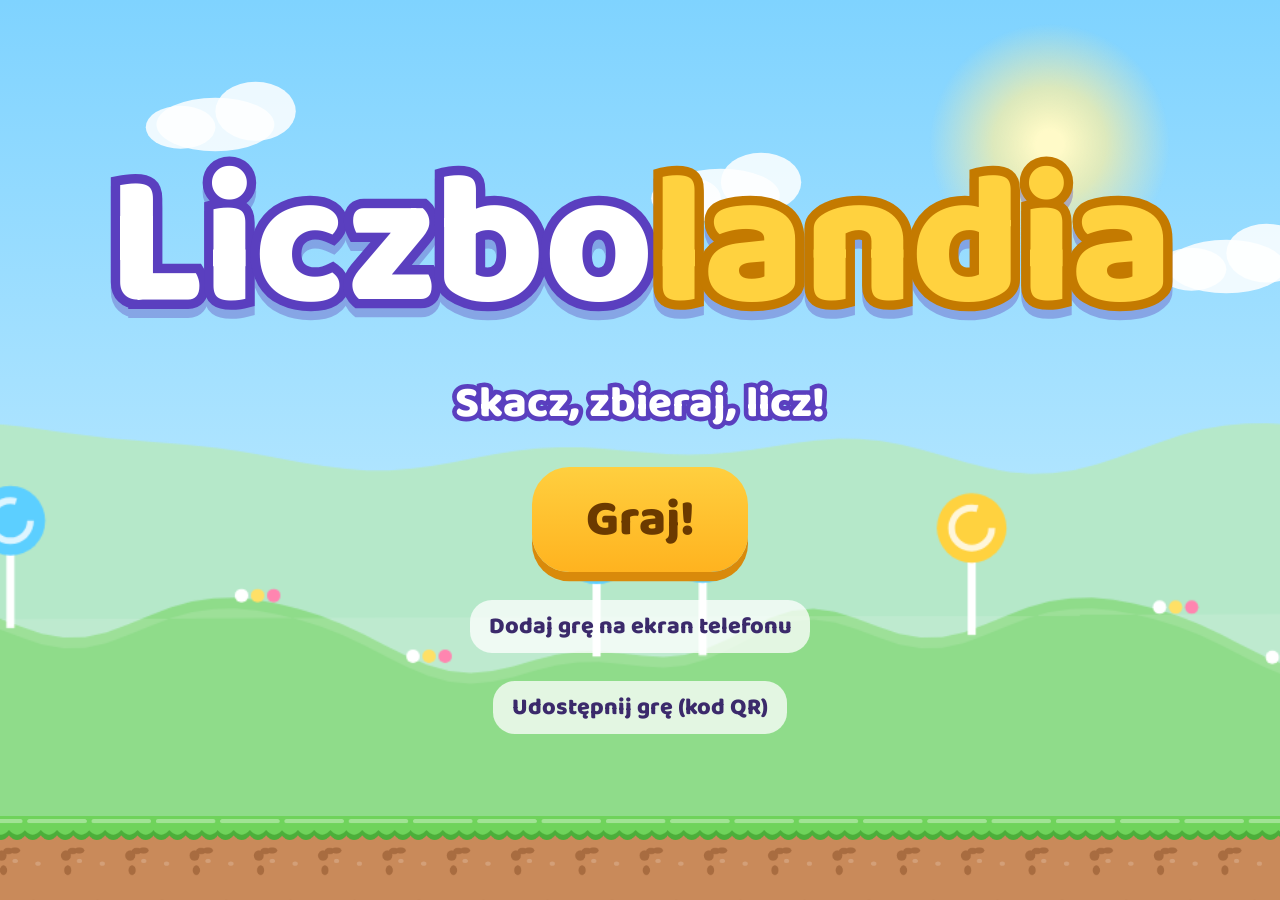
==== commit e25d84bd: "Add the smithy and tailor, materials, mining, meteor showers and fox races - Kuźnia right of the hou" ====
--- a/index.html
+++ b/index.html
@@ -55,6 +55,8 @@
   <script src="js/book.js"></script>
   <script src="js/kitchen.js"></script>
   <script src="js/traders.js"></script>
+  <script src="js/gear.js"></script>
+  <script src="js/nature.js"></script>
   <script src="js/home.js"></script>
   <script src="js/world.js"></script>
   <script src="js/game.js"></script>
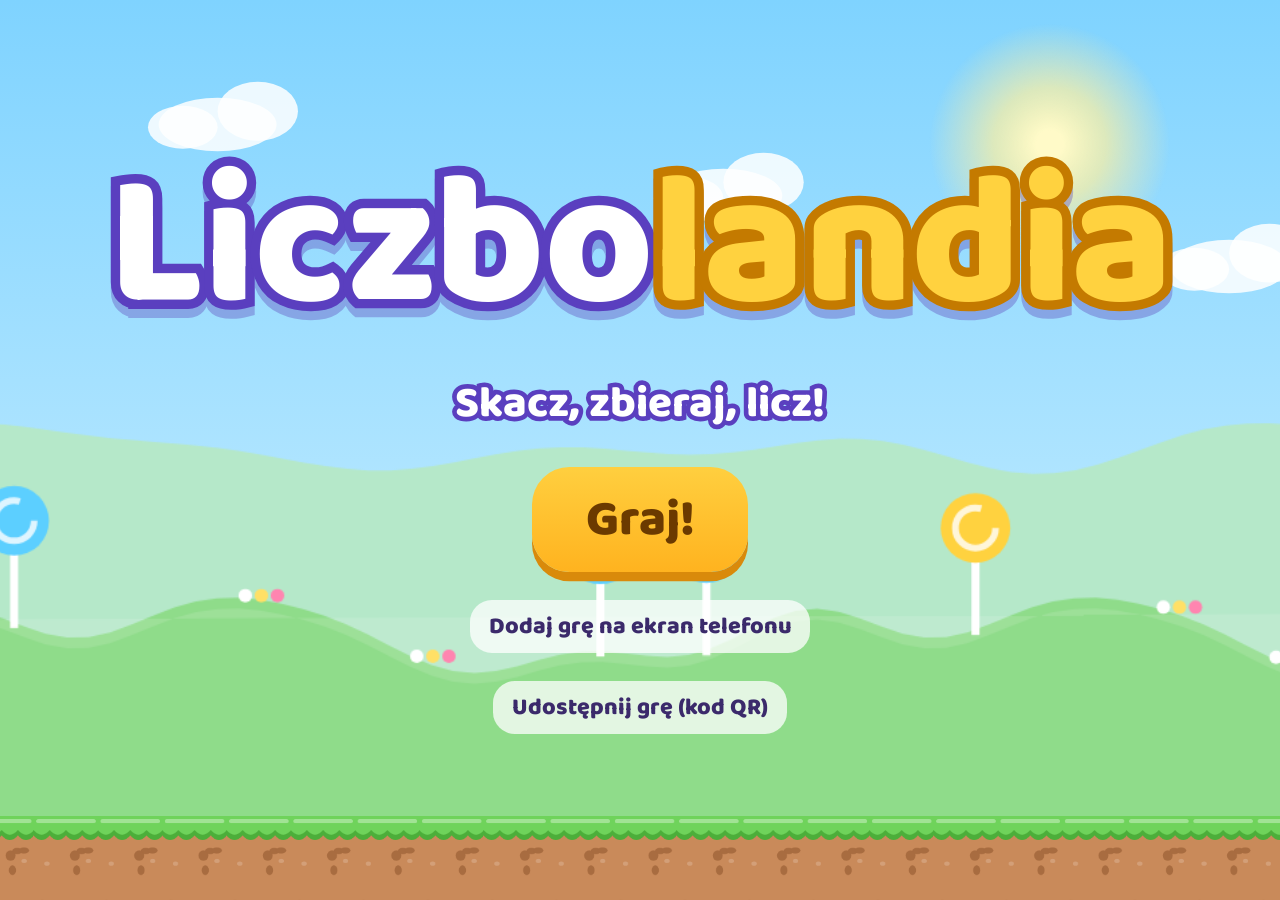
==== commit 2fa7591a: "Add open-world bosses, temples, building, pony, story quest, holidays and villages - Roaming giants " ====
--- a/index.html
+++ b/index.html
@@ -57,6 +57,14 @@
   <script src="js/traders.js"></script>
   <script src="js/gear.js"></script>
   <script src="js/nature.js"></script>
+  <script src="js/giants.js"></script>
+  <script src="js/bosses.js"></script>
+  <script src="js/temples.js"></script>
+  <script src="js/build.js"></script>
+  <script src="js/stable.js"></script>
+  <script src="js/story.js"></script>
+  <script src="js/seasons.js"></script>
+  <script src="js/villages.js"></script>
   <script src="js/home.js"></script>
   <script src="js/world.js"></script>
   <script src="js/game.js"></script>
--- a/css/style.css
+++ b/css/style.css
@@ -372,3 +372,7 @@
 .bookcell { background: #f6f2ff; border-radius: 12px; padding: 4px; text-align: center; font-size: 12px; font-weight: 700; color: #5a3a8a; }
 .bookcell.no { opacity: .5; filter: grayscale(1) brightness(.3); }
 .bookcell canvas { display: block; margin: 0 auto; }
+#buildbar { position: absolute; top: calc(66px * var(--hudz, 1)); left: 50%; transform: translateX(-50%); display: flex; gap: 6px; align-items: center; background: rgba(255,255,255,.92); border-radius: 16px; padding: 5px 8px; box-shadow: 0 4px 0 rgba(60,30,120,.25); pointer-events: auto; z-index: 3; }
+.bbtn { border: 0; border-radius: 12px; padding: 6px 10px; font: 800 15px "Baloo 2", sans-serif; background: #f1ecff; color: #5a3a8a; white-space: nowrap; }
+.bbtn.on { background: var(--purple); color: #fff; }
+.bcount { display: inline-flex; align-items: center; gap: 2px; font-weight: 800; color: #5a3a8a; padding: 0 4px; }
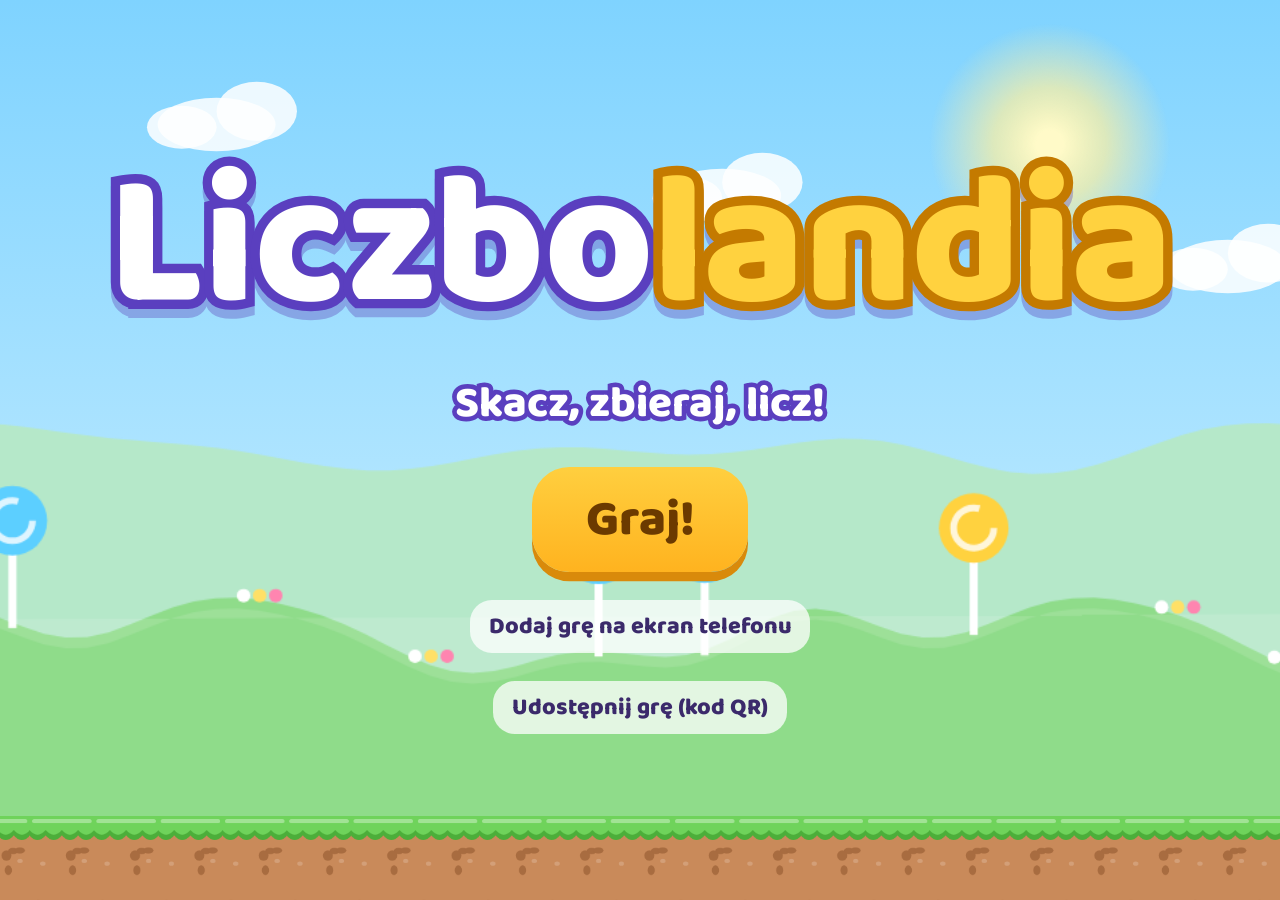
==== commit 6145db97: "Add World of the week, endless tower, quest board and arcade machine - Wyzwania tile in the menu: we" ====
--- a/index.html
+++ b/index.html
@@ -65,6 +65,10 @@
   <script src="js/story.js"></script>
   <script src="js/seasons.js"></script>
   <script src="js/villages.js"></script>
+  <script src="js/weekly.js"></script>
+  <script src="js/tower.js"></script>
+  <script src="js/quests.js"></script>
+  <script src="js/arcade.js"></script>
   <script src="js/home.js"></script>
   <script src="js/world.js"></script>
   <script src="js/game.js"></script>
--- a/css/style.css
+++ b/css/style.css
@@ -376,3 +376,50 @@
 .bbtn { border: 0; border-radius: 12px; padding: 6px 10px; font: 800 15px "Baloo 2", sans-serif; background: #f1ecff; color: #5a3a8a; white-space: nowrap; }
 .bbtn.on { background: var(--purple); color: #fff; }
 .bcount { display: inline-flex; align-items: center; gap: 2px; font-weight: 800; color: #5a3a8a; padding: 0 4px; }
+.hubtile.chall { background: linear-gradient(#b8a0ff, #7a5ce6); box-shadow: 0 6px 0 #5a3fbf; position: relative; }
+.hubtile .tag { position: absolute; top: -6px; right: -4px; background: #fff; color: #7a5ce6; border-radius: 999px; padding: 0 8px; font-size: 13px; line-height: 22px; text-shadow: none; -webkit-text-stroke: 0; box-shadow: 0 2px 0 rgba(0,0,0,.15); }
+.hubtile .tag.ok { color: #2a8a4a; }
+.chlist { display: flex; flex-direction: column; gap: 8px; margin: 6px 0 10px; }
+.chcard { border: 0; border-radius: 18px; padding: 10px 14px; display: flex; align-items: center; gap: 12px; text-align: left; color: #fff; text-shadow: 0 1px 0 rgba(0,0,0,.2); position: relative; cursor: pointer; }
+.chcard .ti { font-size: 34px; text-shadow: none; }
+.chcard b { font: 800 20px "Baloo 2", sans-serif; display: block; }
+.chcard small { font: 700 13px "Baloo 2", sans-serif; opacity: .95; }
+.chcard .tag { position: absolute; right: 10px; top: 50%; transform: translateY(-50%); }
+.chcard:active { transform: translateY(2px); }
+.chcard.week { background: linear-gradient(120deg, #ff9ecf, #ff6f91); box-shadow: 0 4px 0 #c4456a; }
+.chcard.tower { background: linear-gradient(120deg, #8fb4ff, #5a6ad8); box-shadow: 0 4px 0 #3a4ab8; }
+.chcard.day { background: linear-gradient(120deg, #ffb877, #ff8f3d); box-shadow: 0 4px 0 #c9621c; }
+.wknodes { display: flex; gap: 8px; justify-content: center; flex-wrap: wrap; margin: 10px 0; }
+.wknode { width: 64px; height: 64px; border-radius: 18px; border: 0; font: 800 24px "Baloo 2", sans-serif; color: #fff; background: linear-gradient(#b8a0ff, #7a5ce6); box-shadow: 0 4px 0 #5a3fbf; position: relative; }
+.wknode.done { background: linear-gradient(#7fdc93, #3fb866); box-shadow: 0 4px 0 #2a8a4a; }
+.wknode.lock { background: #d9d2e8; box-shadow: 0 4px 0 #b0a8c0; color: #8a82a0; }
+.wknode.boss { width: 84px; }
+.arcgrid { display: grid; grid-template-columns: repeat(3, 1fr); gap: 8px; }
+.arccard { border: 0; border-radius: 16px; padding: 10px 6px; background: #f6f2ff; color: #5a3a8a; font: 800 15px "Baloo 2", sans-serif; display: flex; flex-direction: column; align-items: center; gap: 2px; }
+.arccard .ti { font-size: 30px; }
+.arccard small { font-weight: 600; font-size: 12px; color: #8a6aa8; }
+.arcbox canvas { touch-action: none; display: block; margin: 0 auto; border-radius: 14px; max-width: 100%; }
+.arcinfo { display: flex; justify-content: space-between; font-weight: 800; color: #5a3a8a; margin: 4px 0; }
+.qline { display: flex; align-items: center; gap: 8px; background: #f6f2ff; border-radius: 12px; padding: 6px 10px; margin: 4px 0; text-align: left; font-weight: 700; color: #5a3a8a; }
+.qline .grow { flex: 1; }
+.qline.done { background: #e2f8e6; }
+.qline .funbar { margin: 3px 0 0; max-width: none; height: 10px; }
+.qlist { margin: 4px 0; }
+.qline .qi { font-size: 26px; }
+.qline .qt { flex: 1; min-width: 0; }
+.qline .qt b { display: block; font-size: 15px; }
+.qline .qt small { font-size: 12px; color: #8a6aa8; }
+.qbar { height: 9px; background: #e2d8f8; border-radius: 6px; overflow: hidden; margin: 3px 0 1px; }
+.qbar i { display: block; height: 100%; background: linear-gradient(90deg, #ff9ecf, #9d7bff); border-radius: 6px; }
+.qline.done .qbar i { background: #3fb866; }
+.qline .qok { font-size: 24px; color: #3fb866; font-weight: 800; }
+.qline button[disabled] { opacity: .5; }
+.qgot { color: #2a8a4a; font-weight: 800; }
+.modal h3 { margin: 8px 0 2px; color: #5a3a8a; font-size: 17px; }
+.towerres { display: flex; align-items: baseline; justify-content: center; gap: 8px; color: #5a3a8a; }
+.towerres b { font: 800 56px "Baloo 2", sans-serif; color: #7a5ce6; }
+.towerres small { font: 800 20px "Baloo 2", sans-serif; }
+.arcmodal { max-width: 440px; }
+.arcmodal h2 { margin: 0 0 2px; }
+.arcmodal .arcinfo { font-size: 16px; gap: 10px; }
+.arcmodal .arcinfo span:first-child { color: #c4456a; }
